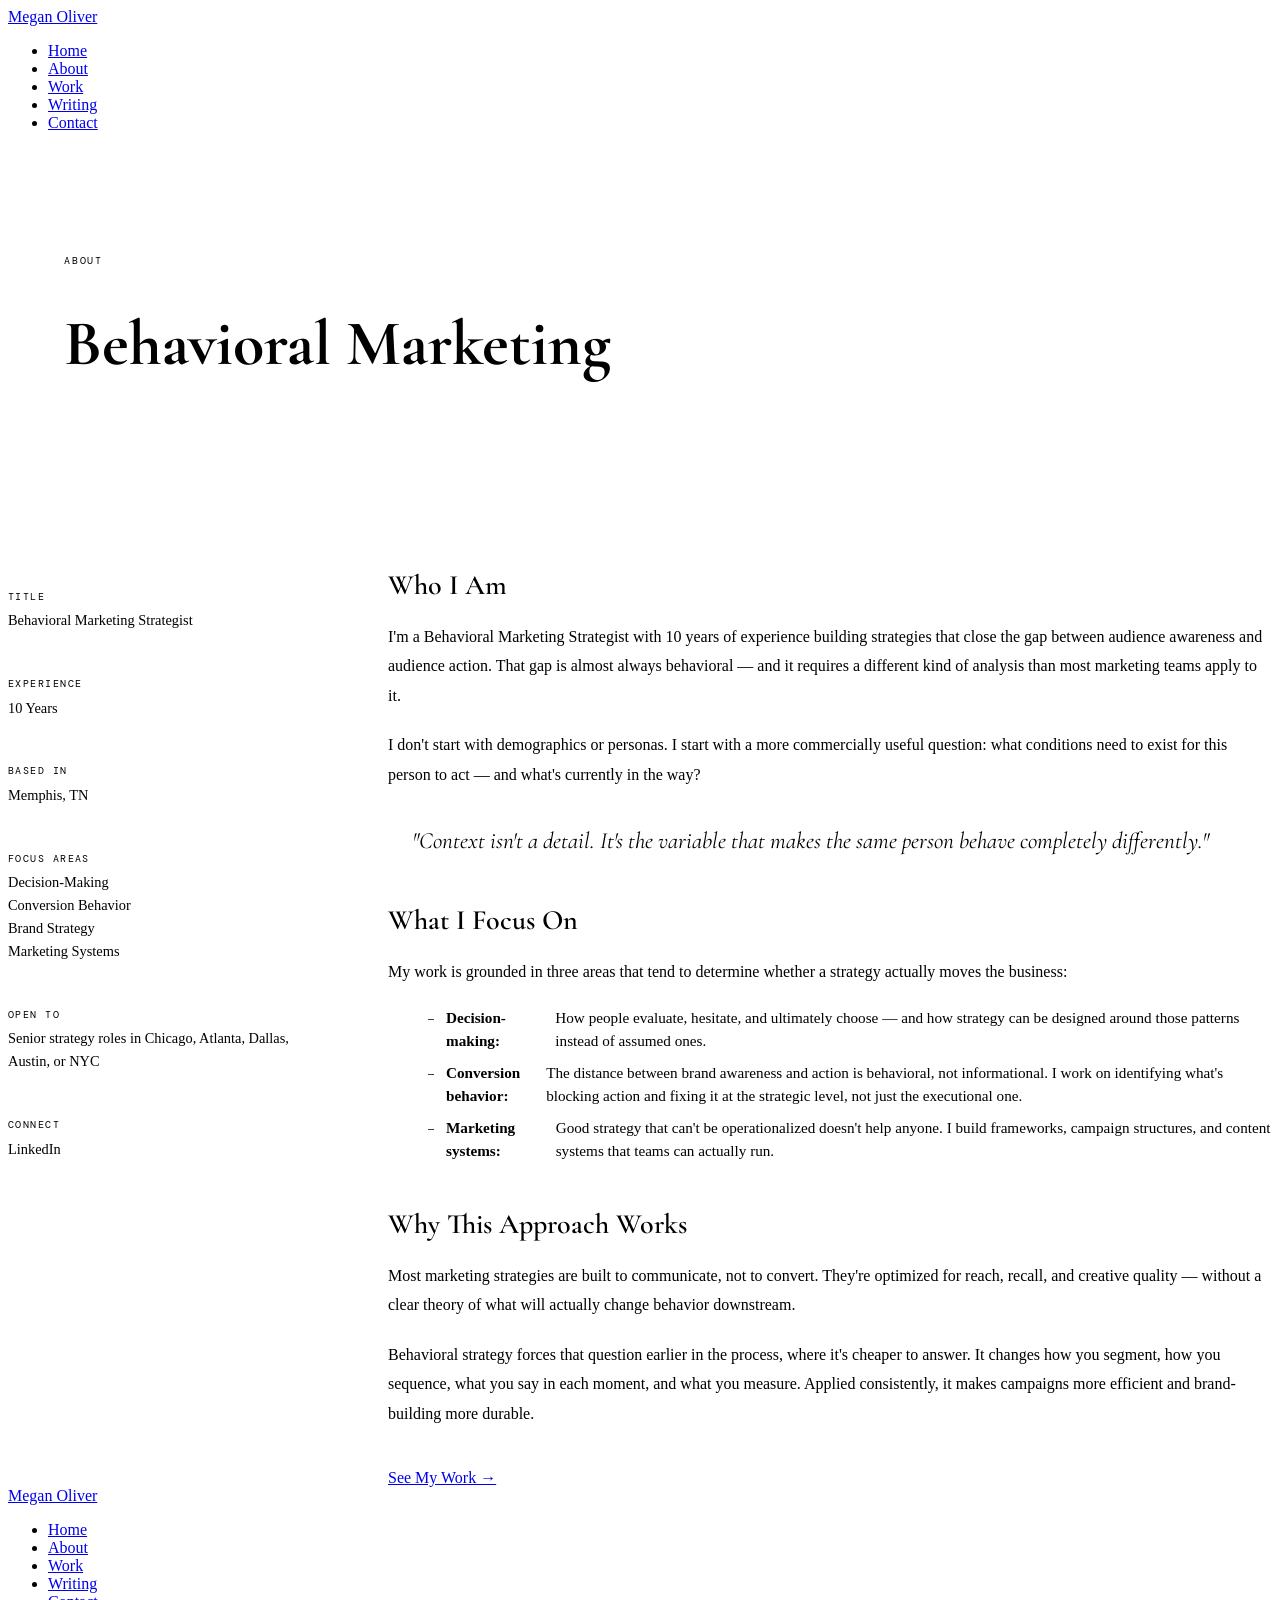
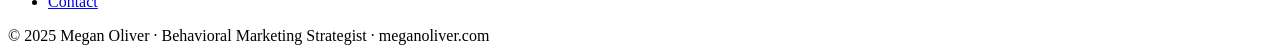
==== about.html @ 0955340d "Add files via upload" ====
<!DOCTYPE html>
<html lang="en">
<head>
  <meta charset="UTF-8" />
  <meta name="viewport" content="width=device-width, initial-scale=1.0" />
  <title>About | Megan Oliver — Behavioral Marketing Strategist</title>
  <meta name="description" content="I'm a Behavioral Marketing Strategist with 10 years of experience helping brands understand how people make decisions and build strategies that work at the moment of action." />
  <link rel="canonical" href="https://www.meganoliver.com/about.html" />
  <link rel="preconnect" href="https://fonts.googleapis.com" />
  <link rel="preconnect" href="https://fonts.gstatic.com" crossorigin />
  <link href="https://fonts.googleapis.com/css2?family=Cormorant+Garamond:ital,wght@0,400;0,600;0,700;1,400;1,600&family=DM+Mono:wght@400;500&family=DM+Sans:wght@300;400;500&display=swap" rel="stylesheet" />
  <link rel="stylesheet" href="style.css" />
  <style>
    .page-hero {
      background: var(--ink);
      padding: 6rem 3.5rem 5rem;
      animation: fadeUp 0.7s 0.1s both;
    }

    .page-hero-eyebrow {
      font-family: 'DM Mono', monospace;
      font-size: 0.65rem;
      letter-spacing: 0.17em;
      text-transform: uppercase;
      color: var(--green-mid);
      margin-bottom: 1.25rem;
    }

    .page-hero h1 {
      font-family: 'Cormorant Garamond', serif;
      font-size: clamp(2.8rem, 5vw, 4.5rem);
      font-weight: 700;
      color: var(--cream);
      line-height: 1.05;
      max-width: 700px;
    }

    .page-hero h1 em { font-style: italic; color: rgba(255,255,255,0.45); }

    /* ── ABOUT BODY ── */
    .about-layout {
      display: grid;
      grid-template-columns: 300px 1fr;
      gap: 5rem;
      align-items: start;
    }

    .about-sidebar {}

    .sidebar-block {
      padding: 1.4rem 0;
      border-bottom: 1px solid var(--rule);
    }

    .sidebar-block:first-child { border-top: 1px solid var(--rule); }

    .sidebar-label {
      font-family: 'DM Mono', monospace;
      font-size: 0.6rem;
      letter-spacing: 0.15em;
      text-transform: uppercase;
      color: var(--green);
      margin-bottom: 0.4rem;
    }

    .sidebar-value {
      font-size: 0.9rem;
      font-weight: 300;
      line-height: 1.6;
      color: var(--ink-mid);
    }

    .sidebar-value a {
      color: var(--green);
      text-decoration: none;
    }

    .sidebar-value a:hover { text-decoration: underline; }

    .about-content h2 {
      font-family: 'Cormorant Garamond', serif;
      font-size: 1.75rem;
      font-weight: 600;
      color: var(--ink);
      margin-bottom: 1.25rem;
      margin-top: 2.75rem;
    }

    .about-content h2:first-child { margin-top: 0; }

    .about-content p {
      font-size: 1rem;
      font-weight: 300;
      line-height: 1.85;
      color: var(--ink-mid);
      margin-bottom: 1.25rem;
    }

    .about-content p strong { font-weight: 500; color: var(--ink); }

    .pullquote {
      font-family: 'Cormorant Garamond', serif;
      font-size: 1.45rem;
      font-style: italic;
      color: var(--green);
      line-height: 1.45;
      border-left: 3px solid var(--green);
      padding-left: 1.5rem;
      margin: 2.25rem 0;
    }

    .focus-list {
      list-style: none;
      margin: 1rem 0 1.5rem;
      display: flex;
      flex-direction: column;
      gap: 0.6rem;
    }

    .focus-list li {
      display: flex;
      align-items: baseline;
      gap: 0.75rem;
      font-size: 0.95rem;
      font-weight: 300;
      color: var(--ink-mid);
      line-height: 1.5;
    }

    .focus-list li::before {
      content: '—';
      font-family: 'DM Mono', monospace;
      font-size: 0.65rem;
      color: var(--green);
      flex-shrink: 0;
    }

    /* ── RESPONSIVE ── */
    @media (max-width: 860px) {
      .page-hero { padding: 4rem 1.5rem 3.5rem; }
      .about-layout { grid-template-columns: 1fr; gap: 3rem; }
    }
  </style>
</head>
<body>
<div class="page">

  <nav>
    <a href="index.html" class="nav-logo">Megan Oliver</a>
    <ul class="nav-links">
      <li><a href="index.html">Home</a></li>
      <li><a href="about.html" class="active">About</a></li>
      <li><a href="work.html">Work</a></li>
      <li><a href="writing.html">Writing</a></li>
      <li><a href="contact.html">Contact</a></li>
    </ul>
  </nav>

  <div class="page-hero">
    <p class="page-hero-eyebrow">About</p>
    <h1>Behavioral Marketing<br/><em>Strategist.</em></h1>
  </div>

  <section class="section section--white">
    <div class="about-layout">

      <aside class="about-sidebar reveal">
        <div class="sidebar-block">
          <div class="sidebar-label">Title</div>
          <div class="sidebar-value">Behavioral Marketing Strategist</div>
        </div>
        <div class="sidebar-block">
          <div class="sidebar-label">Experience</div>
          <div class="sidebar-value">10 Years</div>
        </div>
        <div class="sidebar-block">
          <div class="sidebar-label">Based In</div>
          <div class="sidebar-value">Memphis, TN</div>
        </div>
        <div class="sidebar-block">
          <div class="sidebar-label">Focus Areas</div>
          <div class="sidebar-value">Decision-Making<br/>Conversion Behavior<br/>Brand Strategy<br/>Marketing Systems</div>
        </div>
        <div class="sidebar-block">
          <div class="sidebar-label">Open To</div>
          <div class="sidebar-value">Senior strategy roles in Chicago, Atlanta, Dallas, Austin, or NYC</div>
        </div>
        <div class="sidebar-block">
          <div class="sidebar-label">Connect</div>
          <div class="sidebar-value">
            <a href="https://linkedin.com">LinkedIn</a>
          </div>
        </div>
      </aside>

      <div class="about-content reveal">
        <h2>Who I Am</h2>
        <p>
          I'm a Behavioral Marketing Strategist with 10 years of experience building strategies that close the gap between audience awareness and audience action. That gap is almost always behavioral — and it requires a different kind of analysis than most marketing teams apply to it.
        </p>
        <p>
          I don't start with demographics or personas. I start with a more commercially useful question: <strong>what conditions need to exist for this person to act — and what's currently in the way?</strong>
        </p>

        <div class="pullquote">
          "Context isn't a detail. It's the variable that makes the same person behave completely differently."
        </div>

        <h2>What I Focus On</h2>
        <p>
          My work is grounded in three areas that tend to determine whether a strategy actually moves the business:
        </p>
        <ul class="focus-list">
          <li><strong>Decision-making:</strong> How people evaluate, hesitate, and ultimately choose — and how strategy can be designed around those patterns instead of assumed ones.</li>
          <li><strong>Conversion behavior:</strong> The distance between brand awareness and action is behavioral, not informational. I work on identifying what's blocking action and fixing it at the strategic level, not just the executional one.</li>
          <li><strong>Marketing systems:</strong> Good strategy that can't be operationalized doesn't help anyone. I build frameworks, campaign structures, and content systems that teams can actually run.</li>
        </ul>

        <h2>Why This Approach Works</h2>
        <p>
          Most marketing strategies are built to communicate, not to convert. They're optimized for reach, recall, and creative quality — without a clear theory of what will actually change behavior downstream.
        </p>
        <p>
          Behavioral strategy forces that question earlier in the process, where it's cheaper to answer. It changes how you segment, how you sequence, what you say in each moment, and what you measure. Applied consistently, it makes campaigns more efficient and brand-building more durable.
        </p>

        <div style="margin-top:2.5rem;">
          <a href="work.html" class="btn btn--green">See My Work →</a>
        </div>
      </div>

    </div>
  </section>

  <footer>
    <a href="index.html" class="footer-logo">Megan Oliver</a>
    <ul class="footer-nav">
      <li><a href="index.html">Home</a></li>
      <li><a href="about.html" class="active">About</a></li>
      <li><a href="work.html">Work</a></li>
      <li><a href="writing.html">Writing</a></li>
      <li><a href="contact.html">Contact</a></li>
    </ul>
    <span class="footer-copy">© 2025 Megan Oliver · Behavioral Marketing Strategist · meganoliver.com</span>
  </footer>

</div>
<script src="main.js"></script>
</body>
</html>
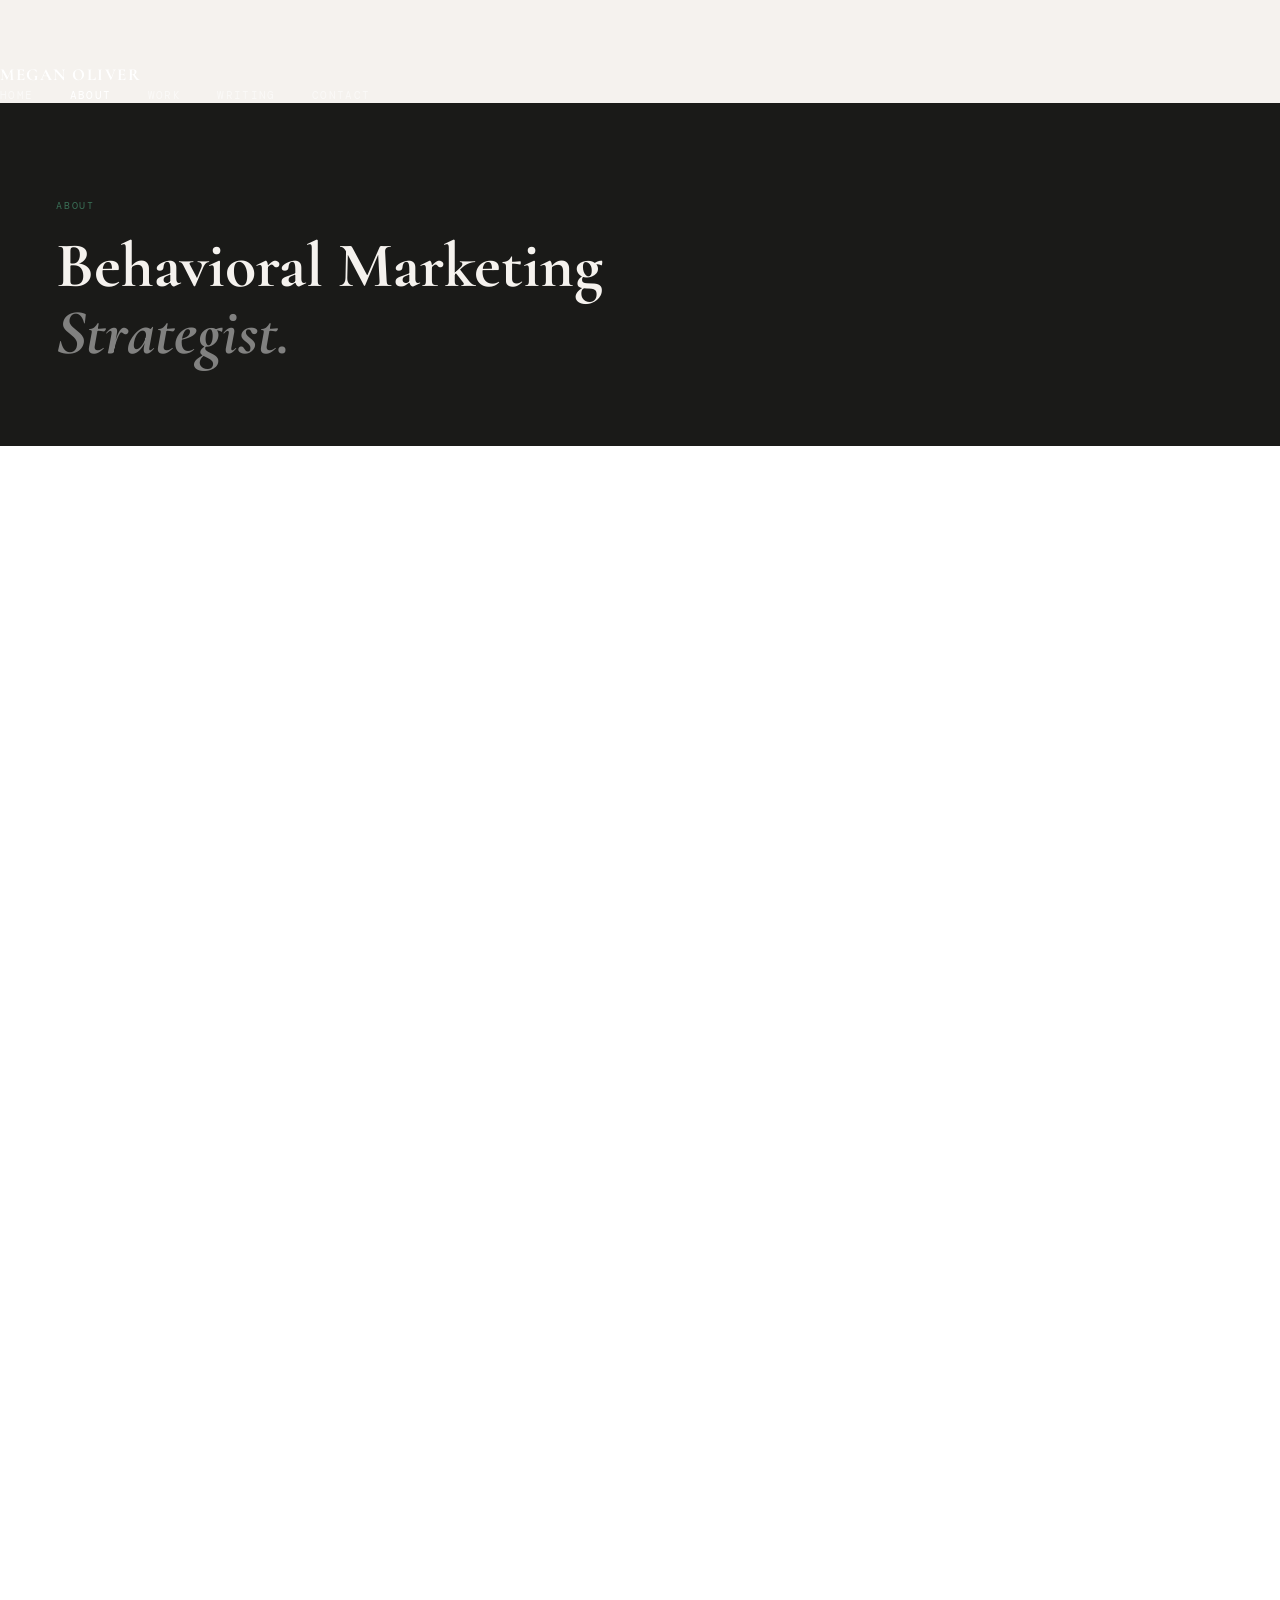
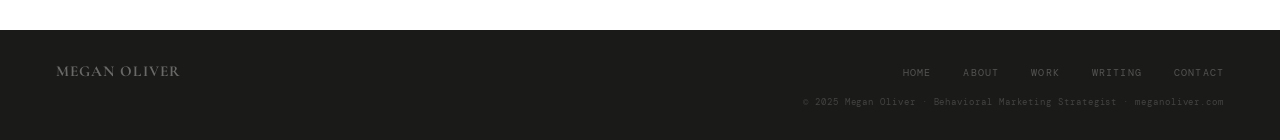
==== commit bfb38027: "Update about.html" ====
--- a/about.html
+++ b/about.html
@@ -145,7 +145,6 @@
 <body>
 <div class="page">
 
-  <nav>
     <a href="index.html" class="nav-logo">Megan Oliver</a>
     <ul class="nav-links">
       <li><a href="index.html">Home</a></li>
--- a/style.css
+++ b/style.css
@@ -0,0 +1,246 @@
+/* ── TOKENS ── */
+:root {
+  --green:       #2d5a45;
+  --green-mid:   #3a7057;
+  --green-pale:  #e8f0ec;
+  --cream:       #f5f2ee;
+  --white:       #ffffff;
+  --ink:         #1a1a18;
+  --ink-mid:     #3d3d38;
+  --ink-light:   #7a7a72;
+  --rule:        #d4d0c8;
+  --gold:        #b8935a;
+  --nav-h:       64px;
+}
+
+*, *::before, *::after { box-sizing: border-box; margin: 0; padding: 0; }
+html { scroll-behavior: smooth; font-size: 16px; }
+
+body {
+  font-family: 'DM Sans', sans-serif;
+  background: var(--cream);
+  color: var(--ink);
+  overflow-x: hidden;
+  -webkit-font-smoothing: antialiased;
+}
+
+/* ── HEADER & NAV ── */
+header.main-header {
+  position: fixed;
+  top: 0; left: 0; right: 0;
+  height: var(--nav-h);
+  z-index: 200;
+  display: flex;
+  align-items: center;
+  justify-content: space-between;
+  padding: 0 3.5rem;
+  background: #1f2124;
+  border-bottom: 1px solid rgba(255,255,255,0.07);
+  animation: fadeDown 0.5s ease both;
+}
+
+header.main-header nav {
+  display: flex;
+  align-items: center;
+}
+
+.nav-logo, .logo {
+  font-family: 'Cormorant Garamond', serif;
+  font-size: 1.05rem;
+  font-weight: 700;
+  letter-spacing: 0.09em;
+  text-transform: uppercase;
+  color: #ffffff;
+  text-decoration: none;
+}
+
+.nav-links {
+  display: flex;
+  gap: 2.25rem;
+  list-style: none;
+}
+
+.nav-links a {
+  font-family: 'DM Mono', monospace;
+  font-size: 0.67rem;
+  letter-spacing: 0.13em;
+  text-transform: uppercase;
+  color: rgba(255,255,255,0.55);
+  text-decoration: none;
+  transition: color 0.2s;
+}
+
+.nav-links a:hover,
+.nav-links a.active { color: #ffffff; }
+
+/* ── PAGE WRAPPER ── */
+.page { padding-top: var(--nav-h); }
+
+/* ── SECTION SHARED ── */
+.section {
+  padding: 6.5rem 3.5rem;
+}
+
+.section--dark  { background: var(--ink); }
+.section--green { background: var(--green); }
+.section--white { background: var(--white); }
+.section--cream { background: var(--cream); }
+
+.section-header {
+  display: flex;
+  align-items: baseline;
+  gap: 1.25rem;
+  margin-bottom: 4rem;
+}
+
+.section-eyebrow {
+  font-family: 'DM Mono', monospace;
+  font-size: 0.63rem;
+  letter-spacing: 0.17em;
+  text-transform: uppercase;
+  color: var(--ink-light);
+  flex-shrink: 0;
+}
+
+.section-eyebrow--light { color: rgba(255,255,255,0.35); }
+.section-eyebrow--green { color: var(--green-mid); }
+
+.section-title {
+  font-family: 'Cormorant Garamond', serif;
+  font-size: clamp(2rem, 3.5vw, 2.8rem);
+  font-weight: 600;
+  line-height: 1.1;
+  color: var(--ink);
+}
+
+.section-title--light { color: var(--cream); }
+.section-title--green { color: var(--cream); }
+
+.section-rule {
+  flex: 1;
+  height: 1px;
+  background: var(--rule);
+  min-width: 2rem;
+}
+
+.section-rule--light { background: rgba(255,255,255,0.12); }
+
+/* ── TYPOGRAPHY UTILS ── */
+.mono {
+  font-family: 'DM Mono', monospace;
+  font-size: 0.68rem;
+  letter-spacing: 0.13em;
+  text-transform: uppercase;
+}
+
+.serif { font-family: 'Cormorant Garamond', serif; }
+
+/* ── BUTTON / CTA ── */
+.btn {
+  display: inline-flex;
+  align-items: center;
+  gap: 0.6rem;
+  font-family: 'DM Mono', monospace;
+  font-size: 0.68rem;
+  letter-spacing: 0.13em;
+  text-transform: uppercase;
+  text-decoration: none;
+  padding: 0.85rem 1.75rem;
+  transition: gap 0.2s, background 0.2s, color 0.2s;
+  cursor: pointer;
+  border: none;
+}
+
+.btn--green  { background: var(--green);  color: var(--cream); }
+.btn--green:hover  { background: var(--green-mid); gap: 1rem; }
+.btn--cream  { background: var(--cream);  color: var(--green); }
+.btn--cream:hover  { background: #ebe7e0; gap: 1rem; }
+.btn--outline-light {
+  background: transparent;
+  color: var(--cream);
+  border: 1px solid rgba(255,255,255,0.3);
+}
+.btn--outline-light:hover { background: rgba(255,255,255,0.07); gap: 1rem; }
+
+/* ── FOOTER ── */
+footer {
+  background: var(--ink);
+  padding: 2rem 3.5rem;
+  display: flex;
+  align-items: center;
+  justify-content: space-between;
+  flex-wrap: wrap;
+  gap: 1rem;
+}
+
+.footer-logo {
+  font-family: 'Cormorant Garamond', serif;
+  font-size: 0.95rem;
+  font-weight: 700;
+  letter-spacing: 0.07em;
+  text-transform: uppercase;
+  color: rgba(255,255,255,0.35);
+  text-decoration: none;
+}
+
+.footer-nav {
+  display: flex;
+  gap: 2rem;
+  list-style: none;
+}
+
+.footer-nav a {
+  font-family: 'DM Mono', monospace;
+  font-size: 0.6rem;
+  letter-spacing: 0.12em;
+  text-transform: uppercase;
+  color: rgba(255,255,255,0.25);
+  text-decoration: none;
+  transition: color 0.2s;
+}
+
+.footer-nav a:hover { color: rgba(255,255,255,0.6); }
+
+.footer-copy {
+  font-family: 'DM Mono', monospace;
+  font-size: 0.58rem;
+  letter-spacing: 0.1em;
+  color: rgba(255,255,255,0.18);
+  width: 100%;
+  text-align: right;
+}
+
+/* ── SCROLL REVEAL ── */
+.reveal {
+  opacity: 0;
+  transform: translateY(18px);
+  transition: opacity 0.65s ease, transform 0.65s ease;
+}
+.reveal.visible { opacity: 1; transform: translateY(0); }
+
+/* ── ANIMATIONS ── */
+@keyframes fadeDown {
+  from { opacity: 0; transform: translateY(-10px); }
+  to   { opacity: 1; transform: translateY(0); }
+}
+@keyframes fadeUp {
+  from { opacity: 0; transform: translateY(28px); }
+  to   { opacity: 1; transform: translateY(0); }
+}
+@keyframes fadeIn {
+  from { opacity: 0; }
+  to   { opacity: 1; }
+}
+
+/* ── RESPONSIVE ── */
+@media (max-width: 860px) {
+  header.main-header { padding: 0 1.5rem; }
+  .nav-links { gap: 1.25rem; }
+  .section { padding: 4.5rem 1.5rem; }
+  footer { padding: 1.75rem 1.5rem; }
+  .footer-copy { text-align: left; }
+}
+
+@media (max-width: 600px) {
+  .nav-links { display: none; }
+}
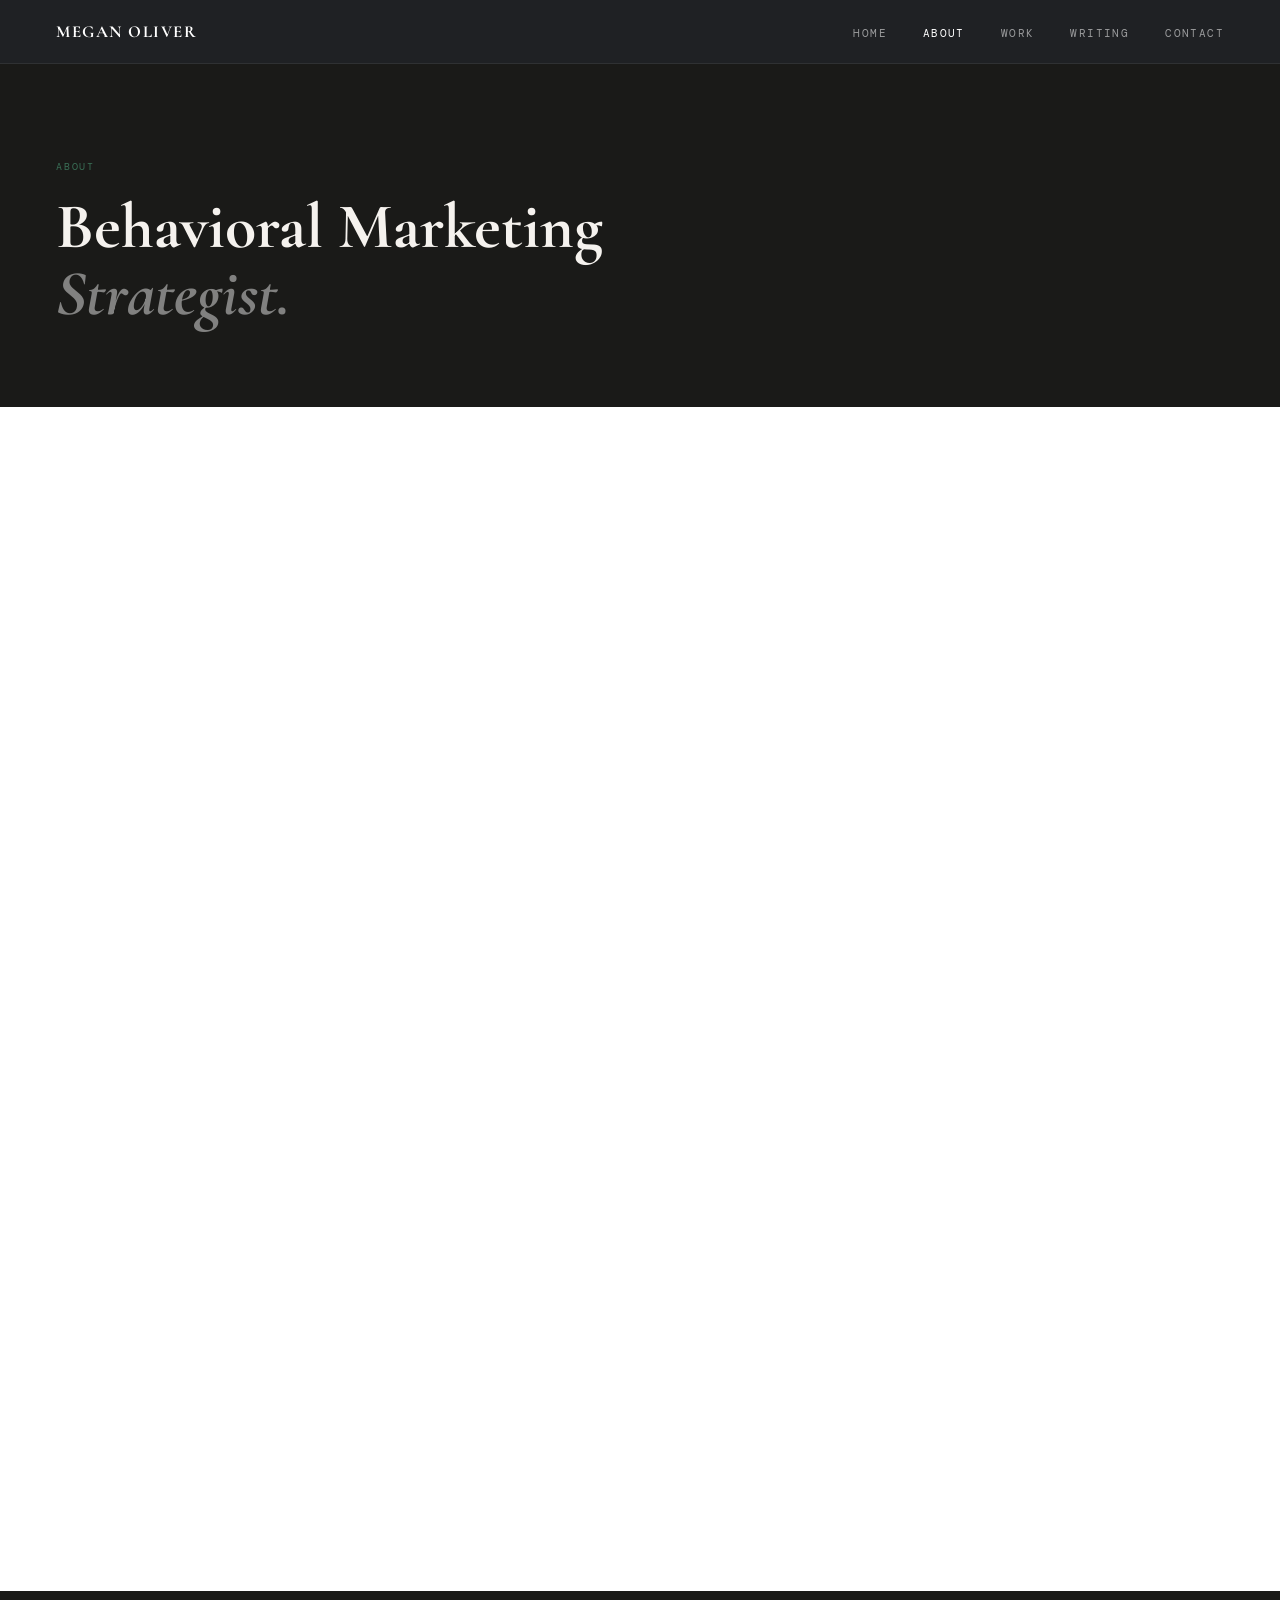
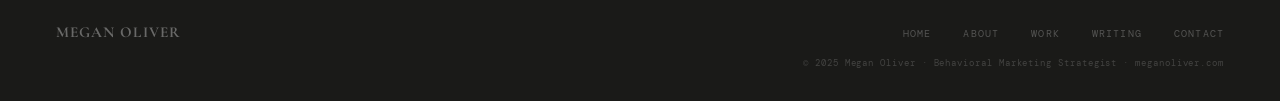
==== commit 703267a7: "Update about.html" ====
--- a/about.html
+++ b/about.html
@@ -16,7 +16,6 @@
       padding: 6rem 3.5rem 5rem;
       animation: fadeUp 0.7s 0.1s both;
     }
-
     .page-hero-eyebrow {
       font-family: 'DM Mono', monospace;
       font-size: 0.65rem;
@@ -25,7 +24,6 @@
       color: var(--green-mid);
       margin-bottom: 1.25rem;
     }
-
     .page-hero h1 {
       font-family: 'Cormorant Garamond', serif;
       font-size: clamp(2.8rem, 5vw, 4.5rem);
@@ -34,26 +32,18 @@
       line-height: 1.05;
       max-width: 700px;
     }
-
     .page-hero h1 em { font-style: italic; color: rgba(255,255,255,0.45); }
-
-    /* ── ABOUT BODY ── */
     .about-layout {
       display: grid;
       grid-template-columns: 300px 1fr;
       gap: 5rem;
       align-items: start;
     }
-
-    .about-sidebar {}
-
     .sidebar-block {
       padding: 1.4rem 0;
       border-bottom: 1px solid var(--rule);
     }
-
     .sidebar-block:first-child { border-top: 1px solid var(--rule); }
-
     .sidebar-label {
       font-family: 'DM Mono', monospace;
       font-size: 0.6rem;
@@ -62,21 +52,14 @@
       color: var(--green);
       margin-bottom: 0.4rem;
     }
-
     .sidebar-value {
       font-size: 0.9rem;
       font-weight: 300;
       line-height: 1.6;
       color: var(--ink-mid);
     }
-
-    .sidebar-value a {
-      color: var(--green);
-      text-decoration: none;
-    }
-
+    .sidebar-value a { color: var(--green); text-decoration: none; }
     .sidebar-value a:hover { text-decoration: underline; }
-
     .about-content h2 {
       font-family: 'Cormorant Garamond', serif;
       font-size: 1.75rem;
@@ -85,9 +68,7 @@
       margin-bottom: 1.25rem;
       margin-top: 2.75rem;
     }
-
     .about-content h2:first-child { margin-top: 0; }
-
     .about-content p {
       font-size: 1rem;
       font-weight: 300;
@@ -95,9 +76,7 @@
       color: var(--ink-mid);
       margin-bottom: 1.25rem;
     }
-
     .about-content p strong { font-weight: 500; color: var(--ink); }
-
     .pullquote {
       font-family: 'Cormorant Garamond', serif;
       font-size: 1.45rem;
@@ -108,7 +87,6 @@
       padding-left: 1.5rem;
       margin: 2.25rem 0;
     }
-
     .focus-list {
       list-style: none;
       margin: 1rem 0 1.5rem;
@@ -116,7 +94,6 @@
       flex-direction: column;
       gap: 0.6rem;
     }
-
     .focus-list li {
       display: flex;
       align-items: baseline;
@@ -126,7 +103,6 @@
       color: var(--ink-mid);
       line-height: 1.5;
     }
-
     .focus-list li::before {
       content: '—';
       font-family: 'DM Mono', monospace;
@@ -134,8 +110,6 @@
       color: var(--green);
       flex-shrink: 0;
     }
-
-    /* ── RESPONSIVE ── */
     @media (max-width: 860px) {
       .page-hero { padding: 4rem 1.5rem 3.5rem; }
       .about-layout { grid-template-columns: 1fr; gap: 3rem; }
@@ -145,7 +119,9 @@
 <body>
 <div class="page">
 
-    <a href="index.html" class="nav-logo">Megan Oliver</a>
+  <header class="main-header">
+    <a href="index.html" class="nav-logo logo">Megan Oliver</a>
+    <nav>
     <ul class="nav-links">
       <li><a href="index.html">Home</a></li>
       <li><a href="about.html" class="active">About</a></li>
@@ -153,7 +129,8 @@
       <li><a href="writing.html">Writing</a></li>
       <li><a href="contact.html">Contact</a></li>
     </ul>
-  </nav>
+    </nav>
+  </header>
 
   <div class="page-hero">
     <p class="page-hero-eyebrow">About</p>
@@ -162,7 +139,6 @@
 
   <section class="section section--white">
     <div class="about-layout">
-
       <aside class="about-sidebar reveal">
         <div class="sidebar-block">
           <div class="sidebar-label">Title</div>
@@ -194,40 +170,23 @@
 
       <div class="about-content reveal">
         <h2>Who I Am</h2>
-        <p>
-          I'm a Behavioral Marketing Strategist with 10 years of experience building strategies that close the gap between audience awareness and audience action. That gap is almost always behavioral — and it requires a different kind of analysis than most marketing teams apply to it.
-        </p>
-        <p>
-          I don't start with demographics or personas. I start with a more commercially useful question: <strong>what conditions need to exist for this person to act — and what's currently in the way?</strong>
-        </p>
-
-        <div class="pullquote">
-          "Context isn't a detail. It's the variable that makes the same person behave completely differently."
-        </div>
-
+        <p>I'm a Behavioral Marketing Strategist with 10 years of experience building strategies that close the gap between audience awareness and audience action. That gap is almost always behavioral — and it requires a different kind of analysis than most marketing teams apply to it.</p>
+        <p>I don't start with demographics or personas. I start with a more commercially useful question: <strong>what conditions need to exist for this person to act — and what's currently in the way?</strong></p>
+        <div class="pullquote">"Context isn't a detail. It's the variable that makes the same person behave completely differently."</div>
         <h2>What I Focus On</h2>
-        <p>
-          My work is grounded in three areas that tend to determine whether a strategy actually moves the business:
-        </p>
+        <p>My work is grounded in three areas that tend to determine whether a strategy actually moves the business:</p>
         <ul class="focus-list">
           <li><strong>Decision-making:</strong> How people evaluate, hesitate, and ultimately choose — and how strategy can be designed around those patterns instead of assumed ones.</li>
           <li><strong>Conversion behavior:</strong> The distance between brand awareness and action is behavioral, not informational. I work on identifying what's blocking action and fixing it at the strategic level, not just the executional one.</li>
           <li><strong>Marketing systems:</strong> Good strategy that can't be operationalized doesn't help anyone. I build frameworks, campaign structures, and content systems that teams can actually run.</li>
         </ul>
-
         <h2>Why This Approach Works</h2>
-        <p>
-          Most marketing strategies are built to communicate, not to convert. They're optimized for reach, recall, and creative quality — without a clear theory of what will actually change behavior downstream.
-        </p>
-        <p>
-          Behavioral strategy forces that question earlier in the process, where it's cheaper to answer. It changes how you segment, how you sequence, what you say in each moment, and what you measure. Applied consistently, it makes campaigns more efficient and brand-building more durable.
-        </p>
-
+        <p>Most marketing strategies are built to communicate, not to convert. They're optimized for reach, recall, and creative quality — without a clear theory of what will actually change behavior downstream.</p>
+        <p>Behavioral strategy forces that question earlier in the process, where it's cheaper to answer. It changes how you segment, how you sequence, what you say in each moment, and what you measure. Applied consistently, it makes campaigns more efficient and brand-building more durable.</p>
         <div style="margin-top:2.5rem;">
           <a href="work.html" class="btn btn--green">See My Work →</a>
         </div>
       </div>
-
     </div>
   </section>
 
@@ -235,7 +194,7 @@
     <a href="index.html" class="footer-logo">Megan Oliver</a>
     <ul class="footer-nav">
       <li><a href="index.html">Home</a></li>
-      <li><a href="about.html" class="active">About</a></li>
+      <li><a href="about.html">About</a></li>
       <li><a href="work.html">Work</a></li>
       <li><a href="writing.html">Writing</a></li>
       <li><a href="contact.html">Contact</a></li>
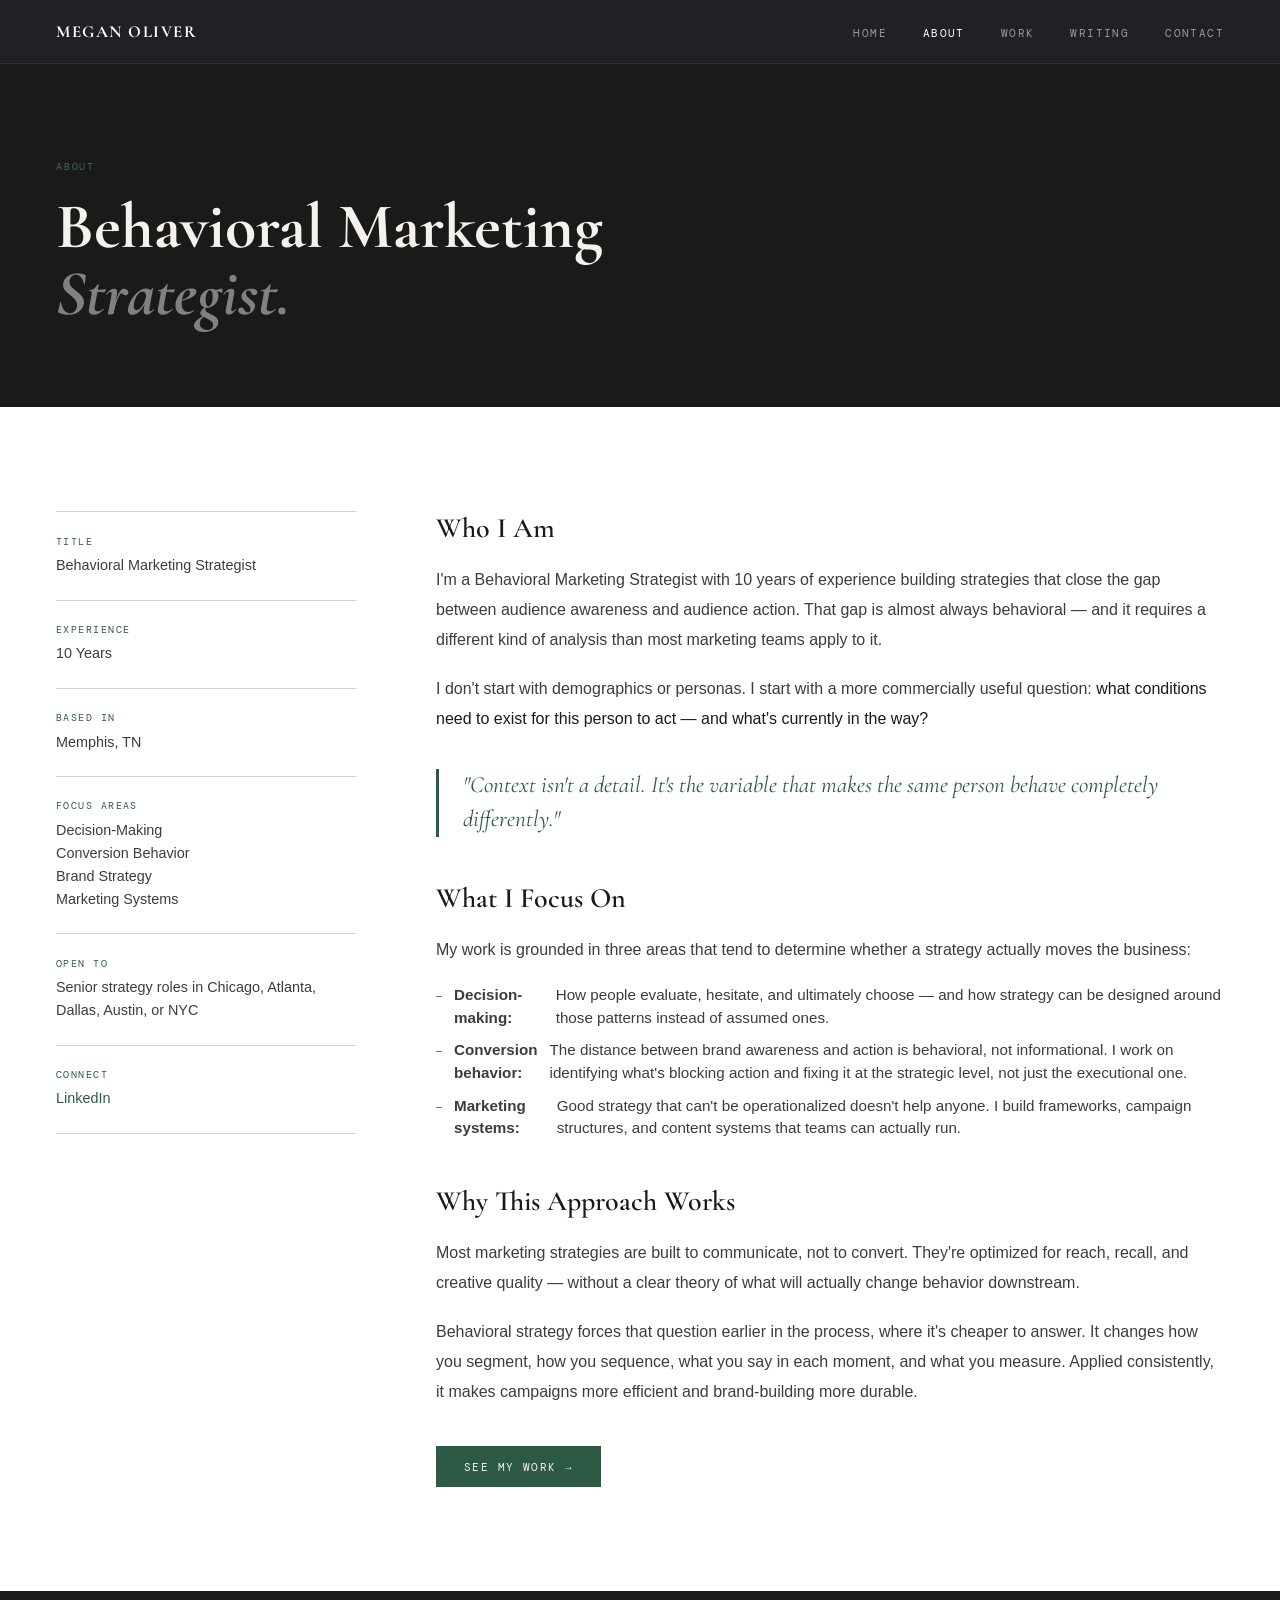
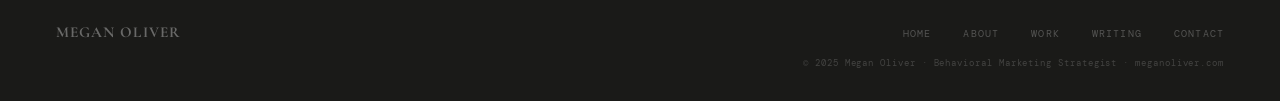
==== commit b60f0789: "Add files via upload" ====
--- a/about.html
+++ b/about.html
@@ -16,6 +16,7 @@
       padding: 6rem 3.5rem 5rem;
       animation: fadeUp 0.7s 0.1s both;
     }
+
     .page-hero-eyebrow {
       font-family: 'DM Mono', monospace;
       font-size: 0.65rem;
@@ -24,6 +25,7 @@
       color: var(--green-mid);
       margin-bottom: 1.25rem;
     }
+
     .page-hero h1 {
       font-family: 'Cormorant Garamond', serif;
       font-size: clamp(2.8rem, 5vw, 4.5rem);
@@ -32,18 +34,26 @@
       line-height: 1.05;
       max-width: 700px;
     }
+
     .page-hero h1 em { font-style: italic; color: rgba(255,255,255,0.45); }
+
+    /* ── ABOUT BODY ── */
     .about-layout {
       display: grid;
       grid-template-columns: 300px 1fr;
       gap: 5rem;
       align-items: start;
     }
+
+    .about-sidebar {}
+
     .sidebar-block {
       padding: 1.4rem 0;
       border-bottom: 1px solid var(--rule);
     }
+
     .sidebar-block:first-child { border-top: 1px solid var(--rule); }
+
     .sidebar-label {
       font-family: 'DM Mono', monospace;
       font-size: 0.6rem;
@@ -52,14 +62,21 @@
       color: var(--green);
       margin-bottom: 0.4rem;
     }
+
     .sidebar-value {
       font-size: 0.9rem;
       font-weight: 300;
       line-height: 1.6;
       color: var(--ink-mid);
     }
-    .sidebar-value a { color: var(--green); text-decoration: none; }
+
+    .sidebar-value a {
+      color: var(--green);
+      text-decoration: none;
+    }
+
     .sidebar-value a:hover { text-decoration: underline; }
+
     .about-content h2 {
       font-family: 'Cormorant Garamond', serif;
       font-size: 1.75rem;
@@ -68,7 +85,9 @@
       margin-bottom: 1.25rem;
       margin-top: 2.75rem;
     }
+
     .about-content h2:first-child { margin-top: 0; }
+
     .about-content p {
       font-size: 1rem;
       font-weight: 300;
@@ -76,7 +95,9 @@
       color: var(--ink-mid);
       margin-bottom: 1.25rem;
     }
+
     .about-content p strong { font-weight: 500; color: var(--ink); }
+
     .pullquote {
       font-family: 'Cormorant Garamond', serif;
       font-size: 1.45rem;
@@ -87,6 +108,7 @@
       padding-left: 1.5rem;
       margin: 2.25rem 0;
     }
+
     .focus-list {
       list-style: none;
       margin: 1rem 0 1.5rem;
@@ -94,6 +116,7 @@
       flex-direction: column;
       gap: 0.6rem;
     }
+
     .focus-list li {
       display: flex;
       align-items: baseline;
@@ -103,6 +126,7 @@
       color: var(--ink-mid);
       line-height: 1.5;
     }
+
     .focus-list li::before {
       content: '—';
       font-family: 'DM Mono', monospace;
@@ -110,6 +134,8 @@
       color: var(--green);
       flex-shrink: 0;
     }
+
+    /* ── RESPONSIVE ── */
     @media (max-width: 860px) {
       .page-hero { padding: 4rem 1.5rem 3.5rem; }
       .about-layout { grid-template-columns: 1fr; gap: 3rem; }
@@ -139,7 +165,8 @@
 
   <section class="section section--white">
     <div class="about-layout">
-      <aside class="about-sidebar reveal">
+
+      <aside class="about-sidebar">
         <div class="sidebar-block">
           <div class="sidebar-label">Title</div>
           <div class="sidebar-value">Behavioral Marketing Strategist</div>
@@ -168,25 +195,42 @@
         </div>
       </aside>
 
-      <div class="about-content reveal">
+      <div class="about-content">
         <h2>Who I Am</h2>
-        <p>I'm a Behavioral Marketing Strategist with 10 years of experience building strategies that close the gap between audience awareness and audience action. That gap is almost always behavioral — and it requires a different kind of analysis than most marketing teams apply to it.</p>
-        <p>I don't start with demographics or personas. I start with a more commercially useful question: <strong>what conditions need to exist for this person to act — and what's currently in the way?</strong></p>
-        <div class="pullquote">"Context isn't a detail. It's the variable that makes the same person behave completely differently."</div>
+        <p>
+          I'm a Behavioral Marketing Strategist with 10 years of experience building strategies that close the gap between audience awareness and audience action. That gap is almost always behavioral — and it requires a different kind of analysis than most marketing teams apply to it.
+        </p>
+        <p>
+          I don't start with demographics or personas. I start with a more commercially useful question: <strong>what conditions need to exist for this person to act — and what's currently in the way?</strong>
+        </p>
+
+        <div class="pullquote">
+          "Context isn't a detail. It's the variable that makes the same person behave completely differently."
+        </div>
+
         <h2>What I Focus On</h2>
-        <p>My work is grounded in three areas that tend to determine whether a strategy actually moves the business:</p>
+        <p>
+          My work is grounded in three areas that tend to determine whether a strategy actually moves the business:
+        </p>
         <ul class="focus-list">
           <li><strong>Decision-making:</strong> How people evaluate, hesitate, and ultimately choose — and how strategy can be designed around those patterns instead of assumed ones.</li>
           <li><strong>Conversion behavior:</strong> The distance between brand awareness and action is behavioral, not informational. I work on identifying what's blocking action and fixing it at the strategic level, not just the executional one.</li>
           <li><strong>Marketing systems:</strong> Good strategy that can't be operationalized doesn't help anyone. I build frameworks, campaign structures, and content systems that teams can actually run.</li>
         </ul>
+
         <h2>Why This Approach Works</h2>
-        <p>Most marketing strategies are built to communicate, not to convert. They're optimized for reach, recall, and creative quality — without a clear theory of what will actually change behavior downstream.</p>
-        <p>Behavioral strategy forces that question earlier in the process, where it's cheaper to answer. It changes how you segment, how you sequence, what you say in each moment, and what you measure. Applied consistently, it makes campaigns more efficient and brand-building more durable.</p>
+        <p>
+          Most marketing strategies are built to communicate, not to convert. They're optimized for reach, recall, and creative quality — without a clear theory of what will actually change behavior downstream.
+        </p>
+        <p>
+          Behavioral strategy forces that question earlier in the process, where it's cheaper to answer. It changes how you segment, how you sequence, what you say in each moment, and what you measure. Applied consistently, it makes campaigns more efficient and brand-building more durable.
+        </p>
+
         <div style="margin-top:2.5rem;">
           <a href="work.html" class="btn btn--green">See My Work →</a>
         </div>
       </div>
+
     </div>
   </section>
 
@@ -194,7 +238,7 @@
     <a href="index.html" class="footer-logo">Megan Oliver</a>
     <ul class="footer-nav">
       <li><a href="index.html">Home</a></li>
-      <li><a href="about.html">About</a></li>
+      <li><a href="about.html" class="active">About</a></li>
       <li><a href="work.html">Work</a></li>
       <li><a href="writing.html">Writing</a></li>
       <li><a href="contact.html">Contact</a></li>
@@ -203,6 +247,6 @@
   </footer>
 
 </div>
-<script src="main.js"></script>
+
 </body>
 </html>
--- a/style.css
+++ b/style.css
@@ -211,12 +211,7 @@
 }
 
 /* ── SCROLL REVEAL ── */
-.reveal {
-  opacity: 0;
-  transform: translateY(18px);
-  transition: opacity 0.65s ease, transform 0.65s ease;
-}
-.reveal.visible { opacity: 1; transform: translateY(0); }
+.reveal { opacity: 1; transform: none; }
 
 /* ── ANIMATIONS ── */
 @keyframes fadeDown {
@@ -234,7 +229,7 @@
 
 /* ── RESPONSIVE ── */
 @media (max-width: 860px) {
-  header.main-header { padding: 0 1.5rem; }
+  nav { padding: 0 1.5rem; }
   .nav-links { gap: 1.25rem; }
   .section { padding: 4.5rem 1.5rem; }
   footer { padding: 1.75rem 1.5rem; }
